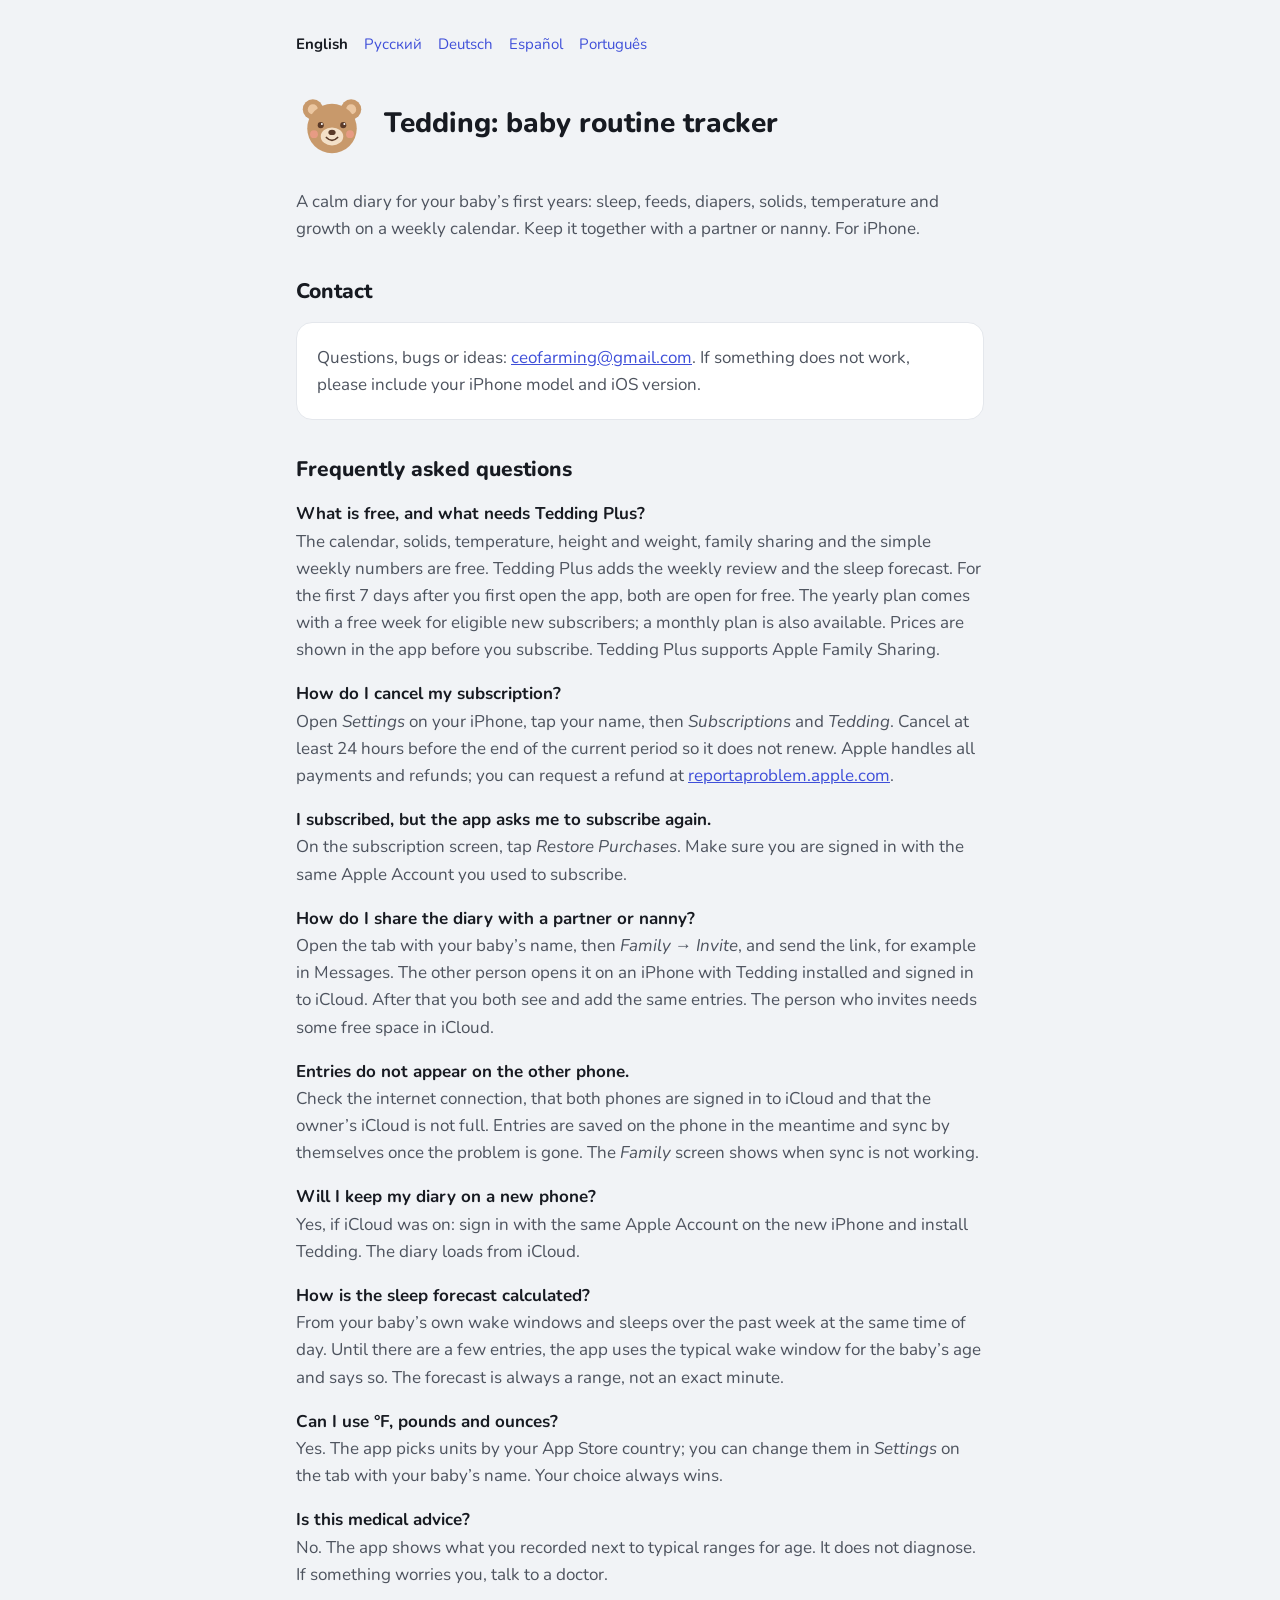
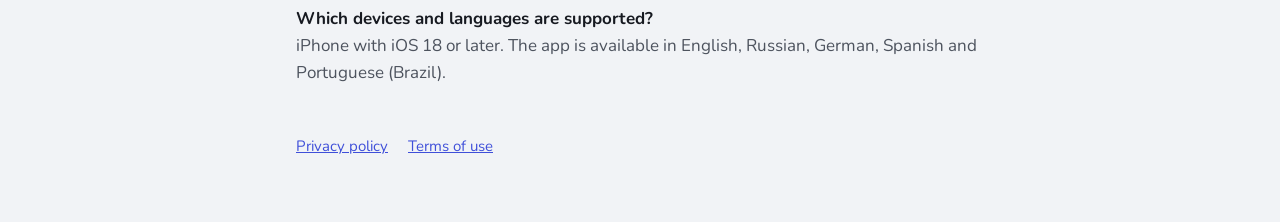
==== index.html @ 25f2e817 "Support and privacy pages for Tedding (en, ru, de, es, pt-BR) Co-Authored-By: Claude Opus 5.5 <norep" ====
<!doctype html>
<html lang="en">
<head>
  <meta charset="utf-8">
  <meta name="viewport" content="width=device-width, initial-scale=1">
  <title>Tedding — Support</title>
  <meta name="description" content="Help and contact for Tedding: baby routine tracker for iPhone.">
  <link rel="icon" href="icon.svg" type="image/svg+xml">
  <link rel="preconnect" href="https://fonts.googleapis.com">
  <link rel="preconnect" href="https://fonts.gstatic.com" crossorigin>
  <link rel="stylesheet" href="https://fonts.googleapis.com/css2?family=Nunito:wght@400;700;800&display=swap">
  <link rel="stylesheet" href="style.css">
  <link rel="alternate" hreflang="en" href="https://teslavr.github.io/tedding/">
  <link rel="alternate" hreflang="ru" href="https://teslavr.github.io/tedding/ru/">
  <link rel="alternate" hreflang="de" href="https://teslavr.github.io/tedding/de/">
  <link rel="alternate" hreflang="es" href="https://teslavr.github.io/tedding/es/">
  <link rel="alternate" hreflang="pt-BR" href="https://teslavr.github.io/tedding/pt/">
</head>
<body>
<main>
  <nav class="langs" aria-label="Language">
    <a href="./" aria-current="page">English</a>
    <a href="ru/" hreflang="ru">Русский</a>
    <a href="de/" hreflang="de">Deutsch</a>
    <a href="es/" hreflang="es">Español</a>
    <a href="pt/" hreflang="pt-BR">Português</a>
  </nav>
  <header>
    <img src="icon.svg" alt="">
    <h1>Tedding: baby routine tracker</h1>
  </header>

  <p>A calm diary for your baby’s first years: sleep, feeds, diapers, solids, temperature and growth on
  a weekly calendar. Keep it together with a partner or nanny. For iPhone.</p>

  <h2>Contact</h2>
  <div class="card">
    <p>Questions, bugs or ideas: <a href="mailto:ceofarming@gmail.com">ceofarming@gmail.com</a>.
    If something does not work, please include your iPhone model and iOS version.</p>
  </div>

  <h2>Frequently asked questions</h2>

  <p><strong>What is free, and what needs Tedding Plus?</strong><br>
  The calendar, solids, temperature, height and weight, family sharing and the simple weekly numbers are
  free. Tedding Plus adds the weekly review and the sleep forecast. For the first 7 days after you first
  open the app, both are open for free. The yearly plan comes with a free week for eligible new
  subscribers; a monthly plan is also available. Prices are shown in the app before you subscribe.
  Tedding Plus supports Apple Family Sharing.</p>

  <p><strong>How do I cancel my subscription?</strong><br>
  Open <em>Settings</em> on your iPhone, tap your name, then <em>Subscriptions</em> and <em>Tedding</em>.
  Cancel at least 24 hours before the end of the current period so it does not renew. Apple handles all
  payments and refunds; you can request a refund at
  <a href="https://reportaproblem.apple.com/">reportaproblem.apple.com</a>.</p>

  <p><strong>I subscribed, but the app asks me to subscribe again.</strong><br>
  On the subscription screen, tap <em>Restore Purchases</em>. Make sure you are signed in with the same
  Apple Account you used to subscribe.</p>

  <p><strong>How do I share the diary with a partner or nanny?</strong><br>
  Open the tab with your baby’s name, then <em>Family</em> → <em>Invite</em>, and send the link, for
  example in Messages. The other person opens it on an iPhone with Tedding installed and signed in to
  iCloud. After that you both see and add the same entries. The person who invites needs some free space
  in iCloud.</p>

  <p><strong>Entries do not appear on the other phone.</strong><br>
  Check the internet connection, that both phones are signed in to iCloud and that the owner’s iCloud is
  not full. Entries are saved on the phone in the meantime and sync by themselves once the problem is
  gone. The <em>Family</em> screen shows when sync is not working.</p>

  <p><strong>Will I keep my diary on a new phone?</strong><br>
  Yes, if iCloud was on: sign in with the same Apple Account on the new iPhone and install Tedding. The
  diary loads from iCloud.</p>

  <p><strong>How is the sleep forecast calculated?</strong><br>
  From your baby’s own wake windows and sleeps over the past week at the same time of day. Until there
  are a few entries, the app uses the typical wake window for the baby’s age and says so. The forecast is
  always a range, not an exact minute.</p>

  <p><strong>Can I use °F, pounds and ounces?</strong><br>
  Yes. The app picks units by your App Store country; you can change them in <em>Settings</em> on the tab
  with your baby’s name. Your choice always wins.</p>

  <p><strong>Is this medical advice?</strong><br>
  No. The app shows what you recorded next to typical ranges for age. It does not diagnose. If something
  worries you, talk to a doctor.</p>

  <p><strong>Which devices and languages are supported?</strong><br>
  iPhone with iOS 18 or later. The app is available in English, Russian, German, Spanish and Portuguese
  (Brazil).</p>

  <nav class="foot">
    <a href="privacy.html">Privacy policy</a>
    <a href="https://www.apple.com/legal/internet-services/itunes/dev/stdeula/">Terms of use</a>
  </nav>
</main>
</body>
</html>
---- style.css ----
/* Tedding — support & privacy pages. Palette: day / night (Tedding/Theme/Theme.swift). */
:root {
  --bg: #f1f3f6;
  --card: #ffffff;
  --border: #e4e7ec;
  --text: #171a21;
  --muted: #4d535e;
  --accent: #3f4fd9;
  --warm: #fff1e4;
}
@media (prefers-color-scheme: dark) {
  :root {
    --bg: #12100e;
    --card: #211b17;
    --border: #30271f;
    --text: #efe4d6;
    --muted: #c4b5a5;
    --accent: #a3a9ec;
    --warm: #2a1d13;
  }
}
* { box-sizing: border-box; }
html { -webkit-text-size-adjust: 100%; }
body {
  margin: 0;
  background: var(--bg);
  color: var(--text);
  font: 17px/1.6 "Nunito", -apple-system, BlinkMacSystemFont, "Segoe UI", Roboto, sans-serif;
}
main { max-width: 720px; margin: 0 auto; padding: 32px 16px 64px; }
.langs { display: flex; flex-wrap: wrap; gap: 4px 16px; font-size: 15px; margin-bottom: 32px; }
.langs a { text-decoration: none; }
.langs [aria-current] { color: var(--text); font-weight: 700; }
header { display: flex; align-items: center; gap: 16px; margin-bottom: 28px; }
header img { width: 72px; height: 72px; flex: none; }
h1, h2 { font-weight: 800; }
h1 { font-size: 28px; line-height: 1.2; margin: 0; }
h2 { font-size: 21px; line-height: 1.3; margin: 36px 0 8px; }
p, li { color: var(--muted); }
strong { color: var(--text); }
a { color: var(--accent); overflow-wrap: anywhere; }
ul { padding-left: 22px; }
.card {
  background: var(--card); border: 1px solid var(--border);
  border-radius: 16px; padding: 4px 20px; margin: 16px 0;
}
.card.warm { background: var(--warm); }
nav.foot { margin-top: 48px; font-size: 15px; display: flex; flex-wrap: wrap; gap: 8px 20px; }
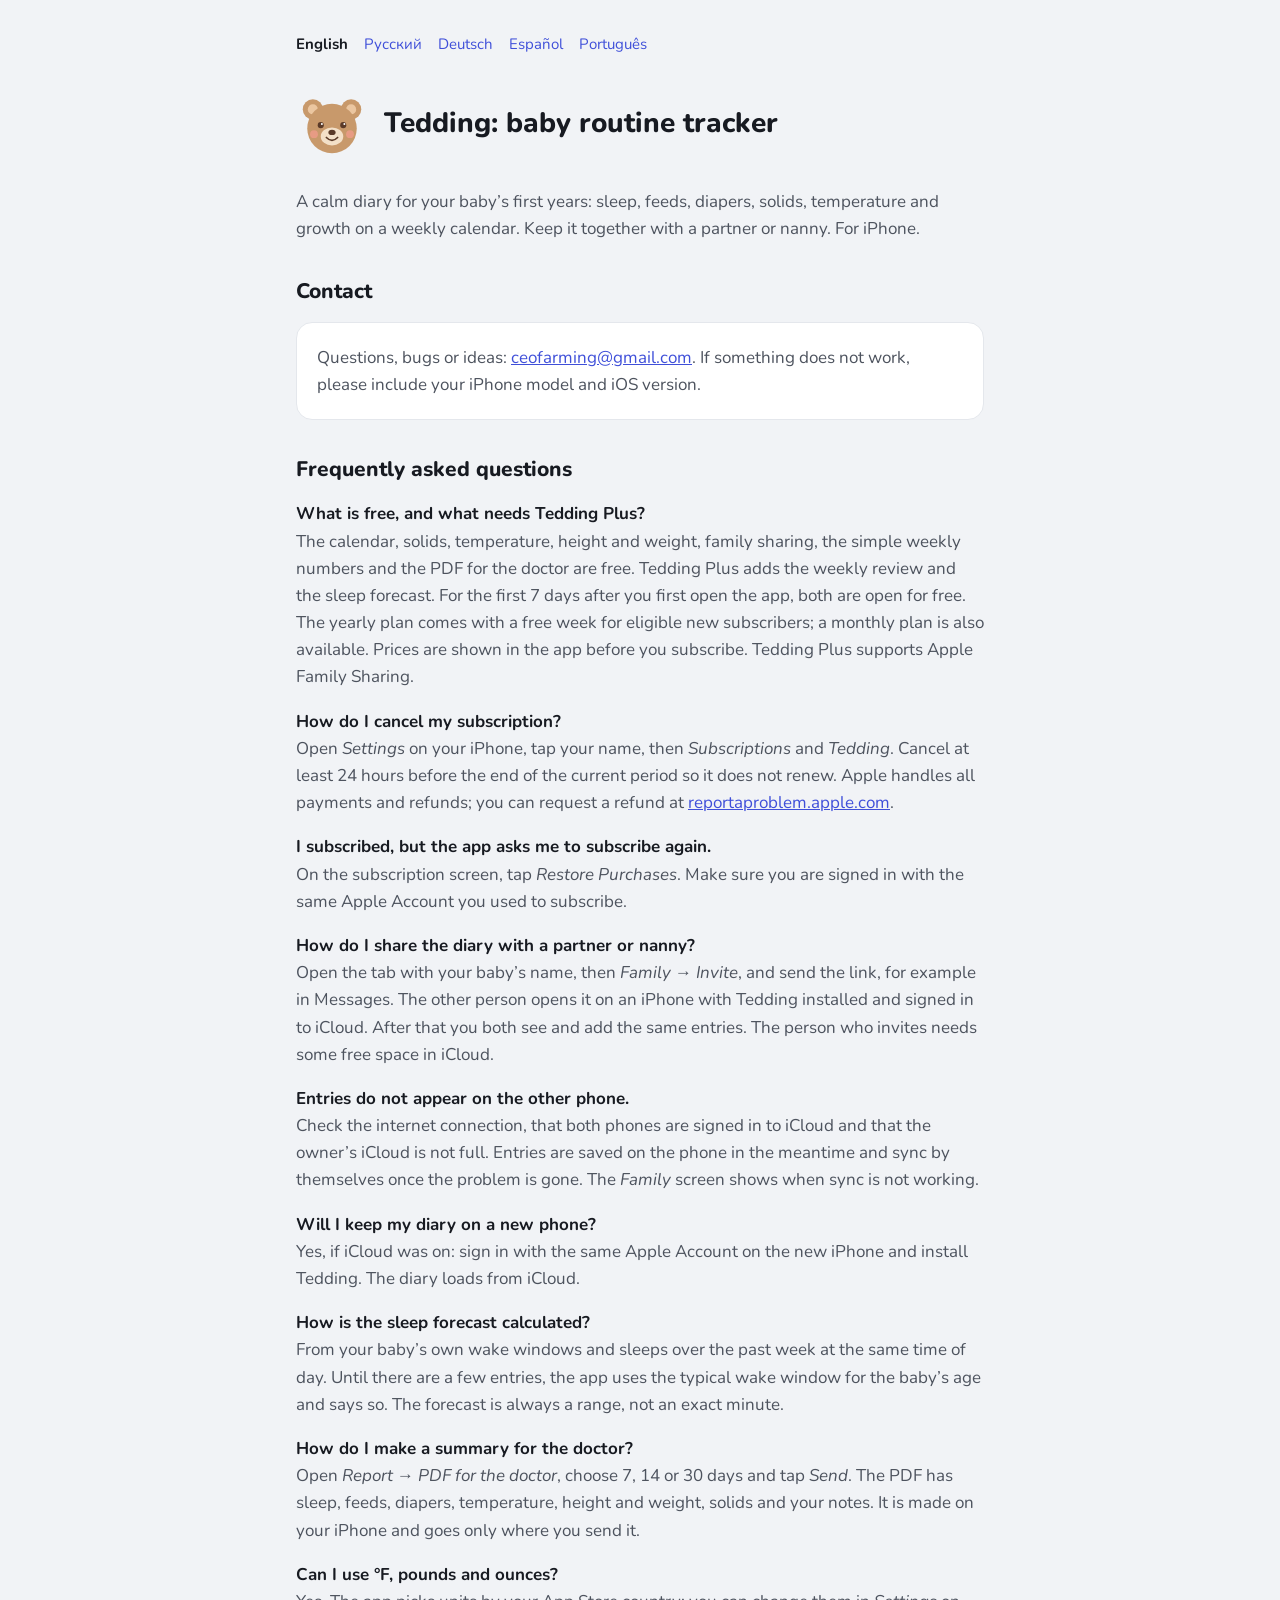
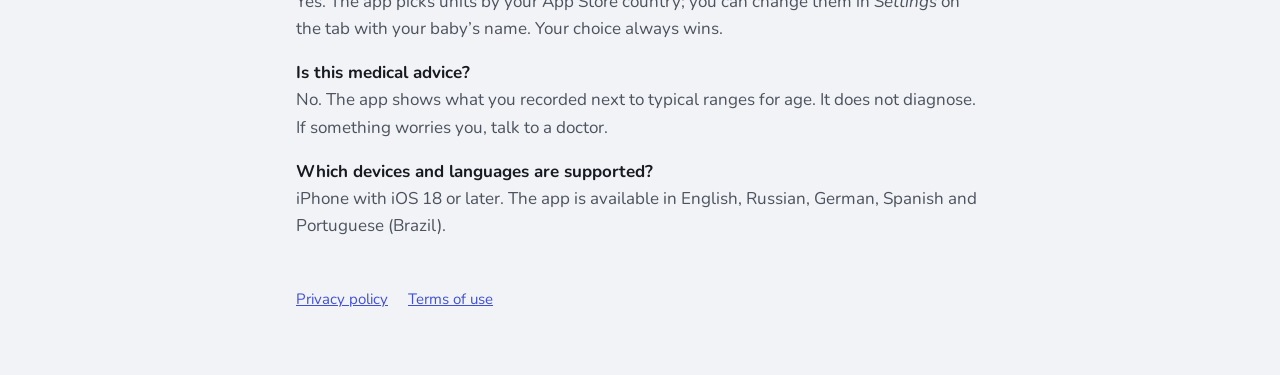
==== commit dcd8a81e: "PDF for the doctor: free, FAQ entry and privacy note Co-Authored-By: Claude Opus 5.5 <noreply@anthro" ====
--- a/index.html
+++ b/index.html
@@ -42,8 +42,8 @@
   <h2>Frequently asked questions</h2>
 
   <p><strong>What is free, and what needs Tedding Plus?</strong><br>
-  The calendar, solids, temperature, height and weight, family sharing and the simple weekly numbers are
-  free. Tedding Plus adds the weekly review and the sleep forecast. For the first 7 days after you first
+  The calendar, solids, temperature, height and weight, family sharing, the simple weekly numbers and the
+  PDF for the doctor are free. Tedding Plus adds the weekly review and the sleep forecast. For the first 7 days after you first
   open the app, both are open for free. The yearly plan comes with a free week for eligible new
   subscribers; a monthly plan is also available. Prices are shown in the app before you subscribe.
   Tedding Plus supports Apple Family Sharing.</p>
@@ -78,6 +78,11 @@
   are a few entries, the app uses the typical wake window for the baby’s age and says so. The forecast is
   always a range, not an exact minute.</p>
 
+  <p><strong>How do I make a summary for the doctor?</strong><br>
+  Open <em>Report</em> → <em>PDF for the doctor</em>, choose 7, 14 or 30 days and tap <em>Send</em>. The PDF
+  has sleep, feeds, diapers, temperature, height and weight, solids and your notes. It is made on your
+  iPhone and goes only where you send it.</p>
+
   <p><strong>Can I use °F, pounds and ounces?</strong><br>
   Yes. The app picks units by your App Store country; you can change them in <em>Settings</em> on the tab
   with your baby’s name. Your choice always wins.</p>
